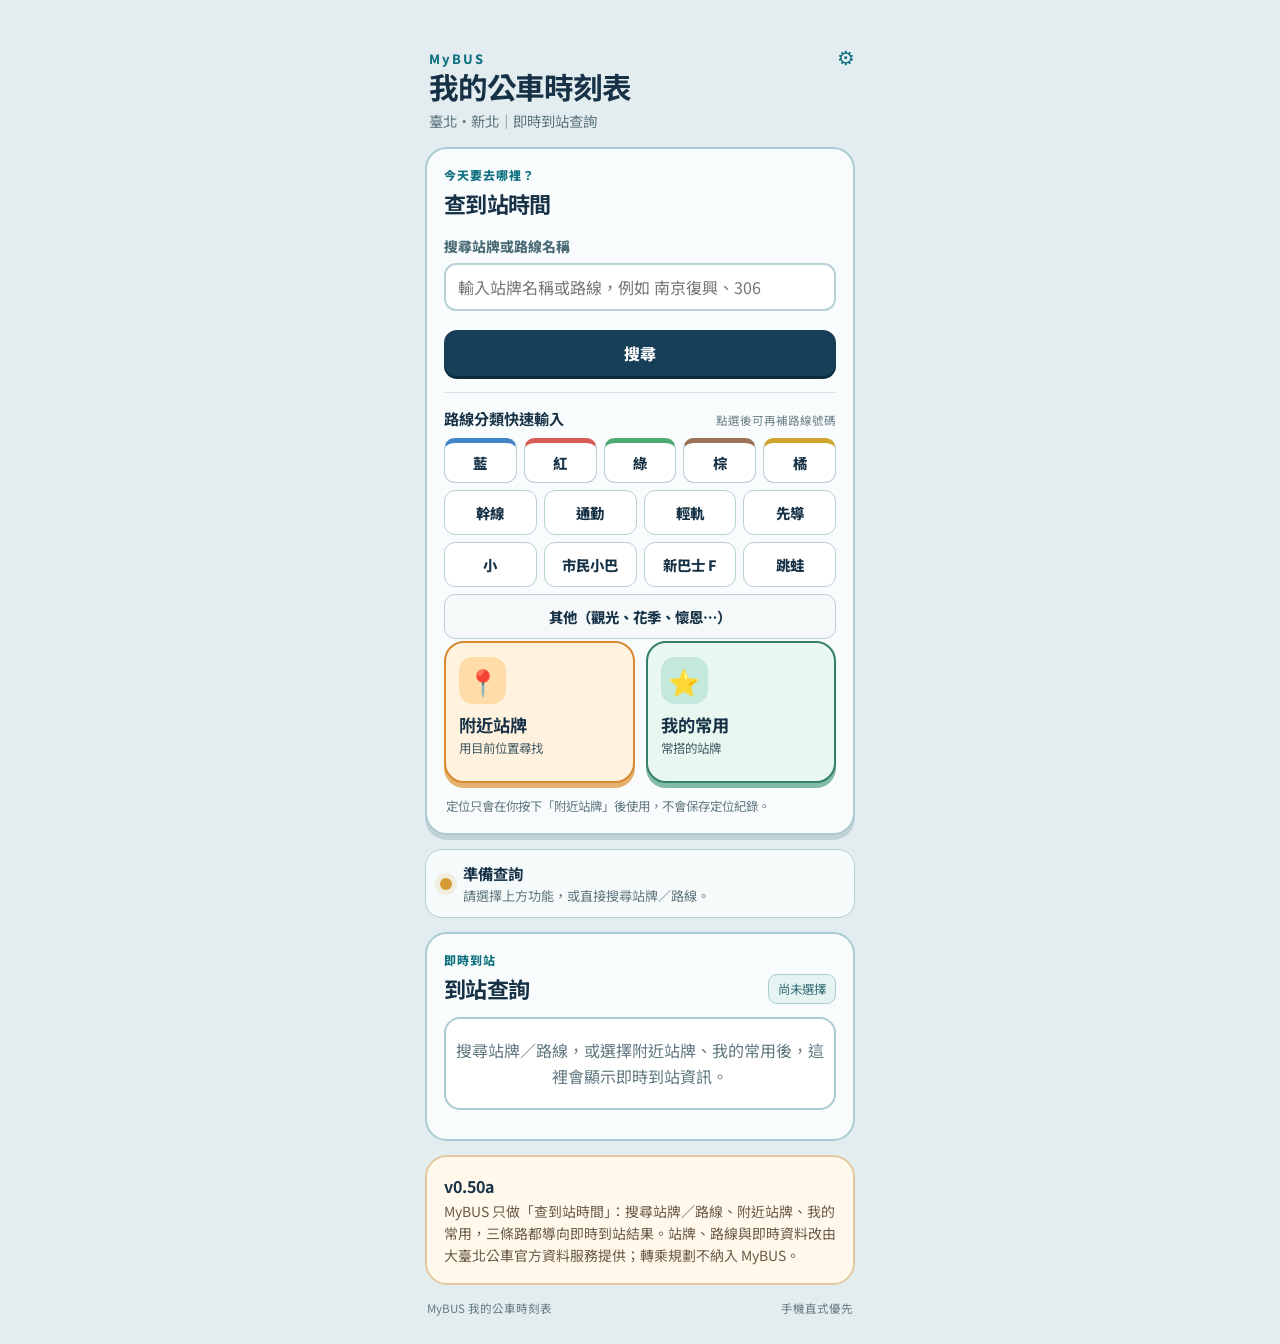
==== index.html @ 31dd142f "Add files via upload" ====
<!doctype html>
<html lang="zh-Hant-TW">
<head>
<meta charset="UTF-8" />
<meta name="viewport" content="width=device-width, initial-scale=1, viewport-fit=cover" />
<meta name="theme-color" content="#173f58" />
<meta name="description" content="MyBUS 我的公車時刻表｜雙北公車即時到站與常用站牌查詢" />
<title>MyBUS 我的公車時刻表</title>
<link rel="stylesheet" href="./styles_a.css" />
</head>
<body>
<main class="app-frame">

<header class="brand-header" style="position:relative;">
<p class="brand-mark">MyBUS</p>
<h1>我的公車時刻表</h1>
<p class="brand-subtitle">臺北・新北｜即時到站查詢</p>
<button id="settingsTopBtn" class="text-button" type="button" aria-label="設定與備份"
  style="position:absolute; top:0; right:0; font-size:20px; line-height:1;">⚙️</button>
</header>

<section class="home-card" aria-labelledby="homeTitle">
<div class="home-heading">
<p class="eyebrow">今天要去哪裡？</p>
<h2 id="homeTitle">查到站時間</h2>
</div>

<form id="searchForm" class="form-grid" style="margin-bottom:12px;" autocomplete="off">
<label for="searchInput" class="sr-only">搜尋站牌或路線名稱</label>
<input id="searchInput" type="search" placeholder="輸入站牌名稱或路線，例如 南京復興、306" />
<button id="searchBtn" class="primary-button full-button" type="submit">搜尋</button>
</form>
<div class="route-keyboard" aria-label="公車路線分類快速輸入">
<div class="keyboard-heading"><strong>路線分類快速輸入</strong><span>點選後可再補路線號碼</span></div>
<div id="routeCategoryGrid" class="route-category-grid">
<div class="route-category-row row-five">
<button class="route-key route-color blue" type="button" data-route-prefix="藍">藍</button>
<button class="route-key route-color red" type="button" data-route-prefix="紅">紅</button>
<button class="route-key route-color green" type="button" data-route-prefix="綠">綠</button>
<button class="route-key route-color brown" type="button" data-route-prefix="棕">棕</button>
<button class="route-key route-color yellow" type="button" data-route-prefix="橘">橘</button>
</div>
<div class="route-category-row row-four">
<button class="route-key" type="button" data-category="幹線">幹線</button>
<button class="route-key" type="button" data-category="通勤">通勤</button>
<button class="route-key" type="button" data-category="輕軌">輕軌</button>
<button class="route-key" type="button" data-category="先導">先導</button>
</div>
<div class="route-category-row row-four">
<button class="route-key" type="button" data-category="小">小</button>
<button class="route-key" type="button" data-category="市民小巴">市民小巴</button>
<button class="route-key" type="button" data-route-prefix="F">新巴士 F</button>
<button class="route-key" type="button" data-category="跳蛙">跳蛙</button>
</div>
<div class="route-category-row row-one">
<button class="route-key other" type="button" data-category="其他">其他（觀光、花季、懷恩⋯）</button>
</div>
</div>
<div id="categoryOptions" class="category-options" hidden></div>
</div>
<div id="searchResults" class="stack-list" hidden></div>

<div class="main-actions" aria-label="常用功能">
<button id="nearbyBtn" class="feature-button location" type="button">
<span class="feature-icon" aria-hidden="true">📍</span>
<strong>附近站牌</strong>
<small>用目前位置尋找</small>
</button>
<button id="stopsBtn" class="feature-button bus" type="button">
<span class="feature-icon" aria-hidden="true">⭐</span>
<strong>我的常用</strong>
<small>常搭的站牌</small>
</button>
</div>
<p class="privacy-note">定位只會在你按下「附近站牌」後使用，不會保存定位紀錄。</p>
</section>

<section id="statusCard" class="status-card" aria-live="polite">
<span id="statusDot" class="status-dot"></span>
<div>
<strong id="statusTitle">準備查詢</strong>
<p id="statusText">請選擇上方功能，或直接搜尋站牌／路線。</p>
</div>
</section>

<section id="nearbyPanel" class="content-panel" hidden aria-labelledby="nearbyTitle">
<div class="section-heading">
<div><p class="eyebrow">附近站牌</p><h2 id="nearbyTitle">找我附近的公車站</h2></div>
<button class="text-button" data-close-panel="nearbyPanel" type="button">關閉</button>
</div>
<p id="locationMessage" class="helper-text">按下按鈕後，瀏覽器才會詢問定位權限。</p>
<button id="retryLocationBtn" class="primary-button full-button" type="button">📍 取得目前位置</button>
<div id="nearbyList" class="stack-list"></div>
</section>

<section id="stopsPanel" class="content-panel" hidden aria-labelledby="stopsTitle">
<div class="section-heading">
<div><p class="eyebrow">我的常用</p><h2 id="stopsTitle">常搭的站牌</h2></div>
<button class="text-button" data-close-panel="stopsPanel" type="button">關閉</button>
</div>
<div id="stopList" class="stack-list"></div>
<button id="addStopBtn" class="secondary-button full-button" type="button">＋ 新增常用站牌</button>
</section>

<section id="settingsPanel" class="content-panel" hidden aria-labelledby="settingsTitle">
<div class="section-heading">
<div><p class="eyebrow">設定</p><h2 id="settingsTitle">設定與備份</h2></div>
<button class="text-button" data-close-panel="settingsPanel" type="button">關閉</button>
</div>
<div class="settings-menu">
<button id="manageStopsBtn" class="settings-link" type="button">
<span><strong>管理常用站牌</strong><small>新增、編輯、刪除與排序</small></span><b>›</b>
</button>
</div>
<div class="backup-box">
<strong>備份本機設定</strong>
<p>常用站牌只存在這支裝置，可手動備份成 JSON 檔，再存入 iCloud Drive。</p>
<div class="button-row">
<button id="backupBtn" class="secondary-button" type="button">備份設定</button>
<button id="restoreBtn" class="secondary-button" type="button">匯入設定</button>
<input id="restoreInput" type="file" accept="application/json,.json" hidden />
</div>
</div>
</section>

<section id="editorPanel" class="content-panel" hidden aria-labelledby="editorTitle">
<div class="section-heading">
<div><p class="eyebrow">編輯</p><h2 id="editorTitle">新增常用站牌</h2></div>
<button id="closeEditorBtn" class="text-button" type="button">關閉</button>
</div>
<form id="editorForm" class="form-grid">
<input id="editId" type="hidden" />
<label for="labelInput">按鈕名稱</label>
<input id="labelInput" required placeholder="例如：家附近" />
<label for="nameInput">站牌名稱</label>
<input id="nameInput" required placeholder="例如：民權吉林路口" />
<div id="routeEditor">
<div class="form-row-title">
<strong>常用路線與方向</strong>
<span>每條路線填兩個方向</span>
</div>
<div id="routeFields"></div>
<button id="addRouteBtn" class="secondary-button" type="button">＋ 新增一條路線</button>
</div>
<div class="form-actions">
<button class="primary-button" type="submit">儲存設定</button>
<button id="cancelEditorBtn" class="secondary-button" type="button">取消</button>
</div>
</form>
</section>

<section id="resultPanel" class="result-panel" aria-labelledby="resultTitle">
<div class="section-heading">
<div><p class="eyebrow">即時到站</p><h2 id="resultTitle">到站查詢</h2></div>
<span id="resultTag" class="tag">尚未選擇</span>
</div>
<div id="arrivalList" class="arrival-list">
<div class="empty">搜尋站牌／路線，或選擇附近站牌、我的常用後，這裡會顯示即時到站資訊。</div>
</div>
</section>

<section class="data-note">
<strong>v0.50a</strong>
<p>MyBUS 只做「查到站時間」：搜尋站牌／路線、附近站牌、我的常用，三條路都導向即時到站結果。站牌、路線與即時資料改由大臺北公車官方資料服務提供；轉乘規劃不納入 MyBUS。</p>
</section>

<footer>
<span>MyBUS 我的公車時刻表</span>
<span>手機直式優先</span>
</footer>
</main>
<script src="./app.js" defer></script>
</body>
</html>
---- styles_a.css ----
@import url('https://fonts.googleapis.com/css2?family=Noto+Sans+TC:wght@400;500;700;800&display=swap');

:root{
  font-family:"Noto Sans TC",system-ui,-apple-system,sans-serif;
  color:#173246;
  background:#e3edf0;
  font-synthesis:none;
}
*{box-sizing:border-box}
html{scroll-behavior:smooth}
body{
  margin:0;
  min-width:320px;
  background:#e3edf0;
}
button,input{font:inherit}
button{cursor:pointer}
[hidden]{display:none!important}

.app-frame{
  width:min(calc(100% - 20px),430px);
  min-height:100vh;
  margin:0 auto;
  padding:calc(16px + env(safe-area-inset-top)) 0 calc(28px + env(safe-area-inset-bottom));
}

.brand-header{
  padding:7px 4px 16px;
}
.brand-mark{
  margin:0 0 2px;
  color:#0f7180;
  font-size:.8rem;
  font-weight:800;
  letter-spacing:.16em;
}
.brand-header h1{
  margin:0;
  font-size:1.85rem;
  line-height:1.18;
  letter-spacing:-.04em;
}
.brand-subtitle{
  margin:5px 0 0;
  color:#5d747d;
  font-size:.9rem;
}

.home-card,
.content-panel,
.result-panel,
.data-note{
  border:2px solid #aacbd1;
  border-radius:22px;
  background:#f9fcfd;
}
.home-card{
  padding:17px;
  box-shadow:0 5px 0 #bfd3d7;
}
.home-heading{margin-bottom:13px}
.eyebrow{
  margin:0 0 4px;
  color:#0f7180;
  font-size:.75rem;
  font-weight:800;
  letter-spacing:.08em;
}
h2{
  margin:0;
  font-size:1.38rem;
  letter-spacing:-.03em;
}

.main-actions{
  display:grid;
  grid-template-columns:1fr 1fr;
  gap:11px;
}
.feature-button{
  display:flex;
  flex-direction:column;
  justify-content:flex-start;
  align-items:flex-start;
  min-width:0;
  min-height:142px;
  padding:14px 13px 12px;
  border:2.5px solid;
  border-radius:20px;
  text-align:left;
  color:#173246;
  box-shadow:0 5px 0;
}
.feature-button:active,.primary-button:active{
  transform:translateY(2px);
  box-shadow:none;
}
.feature-icon{
  display:grid;
  place-items:center;
  width:47px;
  height:47px;
  margin-bottom:10px;
  border-radius:14px;
  font-size:1.6rem;
}
.feature-button strong{
  display:block;
  font-size:1.08rem;
  line-height:1.3;
}
.feature-button small{
  display:block;
  margin-top:4px;
  color:#405b64;
  font-size:.78rem;
  line-height:1.35;
  white-space:nowrap;
}
.feature-button.location{
  border-color:#d88a32;
  background:#fff2df;
  box-shadow:0 5px 0 #e4b16f;
}
.feature-button.location .feature-icon{background:#ffdca8}
.feature-button.bus{
  border-color:#34806b;
  background:#e9f7f1;
  box-shadow:0 5px 0 #83bbaa;
}
.feature-button.bus .feature-icon{background:#c4e9dc}
.feature-button.metro{
  border-color:#73569c;
  background:#f1eafb;
  box-shadow:0 5px 0 #b29dcf;
}
.feature-button.metro .feature-icon{background:#ddcff2}
.feature-button.settings{
  border-color:#557381;
  background:#edf4f6;
  box-shadow:0 5px 0 #9eb5be;
}
.feature-button.settings .feature-icon{background:#d4e2e7}

.privacy-note{
  margin:14px 2px 0;
  color:#607780;
  font-size:.78rem;
  line-height:1.55;
}

.route-keyboard{
  margin:16px 0 2px;
  padding-top:14px;
  border-top:1px solid #d5e3e5;
}
.keyboard-heading{
  display:flex;
  align-items:baseline;
  justify-content:space-between;
  gap:10px;
  margin-bottom:9px;
}
.keyboard-heading strong{font-size:.95rem}
.keyboard-heading span{color:#6a8086;font-size:.72rem}
.route-category-grid{
  display:grid;
  gap:7px;
}
.route-category-row{
  display:grid;
  gap:7px;
}
.route-category-row.row-five{grid-template-columns:repeat(5,minmax(0,1fr))}
.route-category-row.row-four{grid-template-columns:repeat(4,minmax(0,1fr))}
.route-category-row.row-one{grid-template-columns:1fr}
.category-options{
  margin-top:8px;
  padding:10px;
  border:1px solid #c7dadd;
  border-radius:12px;
  background:#f5faf9;
}
.category-options-title{
  display:block;
  margin-bottom:8px;
  color:#245e6a;
  font-size:.84rem;
  font-weight:800;
}
.category-option-grid{
  display:grid;
  gap:7px;
  grid-template-columns:repeat(2,minmax(0,1fr));
}
.category-option{
  min-height:42px;
  padding:6px 8px;
  border:1px solid #b8d0d4;
  border-radius:9px;
  background:#fff;
  color:#173246;
  font-weight:700;
}
.route-key{
  min-width:0;
  min-height:45px;
  padding:5px 2px;
  border:1.5px solid #b8d0d4;
  border-radius:11px;
  background:#fff;
  color:#173246;
  font-size:.9rem;
  font-weight:800;
  white-space:nowrap;
}
.route-key:active,.route-key.selected{
  border-color:#0f7180;
  background:#e7f5f4;
  color:#0b6570;
  transform:translateY(1px);
}
.route-key.route-color{border-top:5px solid var(--route-color)}
.route-key.red{--route-color:#d85b55}.route-key.blue{--route-color:#4386c7}
.route-key.green{--route-color:#4eaa70}.route-key.brown{--route-color:#9b7357}
.route-key.yellow{--route-color:#d0a52e}
.route-key.other{background:#f5f9fa}
.route-key.other-wide{grid-column:span 3}

.status-card{
  display:flex;
  align-items:center;
  gap:11px;
  min-height:62px;
  margin-top:14px;
  padding:12px 14px;
  border:1.5px solid #b6cdd2;
  border-radius:17px;
  background:#f5fafb;
}
.status-dot{
  flex:0 0 auto;
  width:12px;
  height:12px;
  border-radius:50%;
  background:#d69b37;
  box-shadow:0 0 0 5px #d69b3724;
}
.status-dot.live,.status-dot.success{
  background:#1d9467;
  box-shadow:0 0 0 5px #1d946728;
}
.status-dot.error{
  background:#c55b4b;
  box-shadow:0 0 0 5px #c55b4b28;
}
.status-card strong{display:block;font-size:.96rem}
.status-card p{
  margin:2px 0 0;
  color:#61777f;
  font-size:.82rem;
}

.content-panel,.result-panel,.data-note{
  margin-top:14px;
  padding:17px;
}
.section-heading{
  display:flex;
  align-items:end;
  justify-content:space-between;
  gap:12px;
  margin-bottom:13px;
}
.text-button{
  padding:5px 0;
  border:0;
  color:#0f7180;
  background:transparent;
  font-weight:800;
}
.helper-text,.data-note p,.backup-box p{
  margin:0;
  color:#54707a;
  font-size:.87rem;
  line-height:1.55;
}
.primary-button,.secondary-button{
  min-height:46px;
  padding:9px 14px;
  border-radius:13px;
  font-weight:800;
}
.primary-button{
  border:2px solid #173f58;
  color:#fff;
  background:#173f58;
  box-shadow:0 3px 0 #0c2c3e;
}
.secondary-button{
  border:2px solid #0f7180;
  color:#0b5d6a;
  background:#effafa;
}
.full-button{
  width:100%;
  margin-top:12px;
}

.settings-menu{
  display:grid;
  gap:9px;
}
.settings-link{
  display:flex;
  align-items:center;
  justify-content:space-between;
  gap:10px;
  width:100%;
  padding:13px 14px;
  border:2px solid #bfd4d8;
  border-radius:15px;
  background:#fff;
  color:#173246;
  text-align:left;
}
.settings-link strong{display:block;font-size:1rem}
.settings-link small{
  display:block;
  margin-top:3px;
  color:#647b82;
  font-size:.78rem;
}
.settings-link b{
  color:#0f7180;
  font-size:1.8rem;
  line-height:1;
}
.backup-box{
  margin-top:13px;
  padding-top:13px;
  border-top:1px solid #d5e3e5;
}
.backup-box>strong{display:block;margin-bottom:4px}

.stack-list{
  display:grid;
  gap:9px;
}
.list-row{
  display:flex;
  align-items:center;
  gap:10px;
  padding:12px;
  border:2px solid #b8d2d5;
  border-radius:15px;
  background:#fff;
}
.list-main{min-width:0;flex:1}
.list-main strong{display:block;font-size:1rem}
.list-main small{
  display:block;
  margin-top:3px;
  color:#607780;
  font-size:.8rem;
}
.row-actions{
  display:flex;
  flex-wrap:wrap;
  justify-content:flex-end;
  gap:4px;
}
.mini-button{
  min-width:42px;
  min-height:40px;
  padding:5px 7px;
  border:2px solid #b8d2d5;
  border-radius:10px;
  color:#145f6c;
  background:#f5fbfb;
  font-weight:800;
}
.mini-button.delete{
  color:#a24d42;
  border-color:#e1b5ad;
}
.empty{
  padding:19px 9px;
  color:#617880;
  text-align:center;
  line-height:1.6;
}
.tag{
  padding:5px 9px;
  border:1px solid #a9cdd0;
  border-radius:9px;
  color:#356d75;
  background:#e5f4f3;
  font-size:.78rem;
  white-space:nowrap;
}

.form-grid{display:grid;gap:7px}
.form-grid label{
  margin-top:4px;
  color:#496a75;
  font-size:.87rem;
  font-weight:800;
}
.form-grid input{
  width:100%;
  min-height:46px;
  padding:10px 12px;
  border:2px solid #b8d2d5;
  border-radius:12px;
  color:#173246;
  background:#fff;
  font-size:1rem;
}
.form-row-title{
  display:flex;
  justify-content:space-between;
  gap:10px;
  margin:10px 0 4px;
}
.form-row-title span{
  color:#6b8188;
  font-size:.75rem;
}
.route-field{
  display:grid;
  grid-template-columns:.7fr 1fr 1fr auto;
  gap:6px;
  align-items:end;
  padding:10px;
  margin-top:8px;
  border:2px solid #d0e0e1;
  border-radius:14px;
  background:#fff;
}
.route-field label{margin:0;font-size:.72rem}
.route-field input{
  min-height:42px;
  padding:7px 8px;
  font-size:.9rem;
}
.route-field button{
  min-height:42px;
  padding:4px;
  border:0;
  color:#a24d42;
  background:transparent;
  font-weight:800;
}
.form-actions,.button-row{
  display:flex;
  flex-wrap:wrap;
  gap:8px;
  margin-top:9px;
}

.arrival-list{
  overflow:hidden;
  border:2px solid #aacbd1;
  border-radius:16px;
  background:#fff;
}
.arrival-row{
  display:grid;
  grid-template-columns:58px 1fr auto;
  align-items:center;
  gap:10px;
  min-height:86px;
  padding:13px;
  border-bottom:1px solid #d8e5e6;
}
.arrival-row:last-child{border-bottom:0}
.route-number{
  color:#173f58;
  font-size:1.2rem;
  font-weight:800;
}
.arrival-row strong{font-size:.97rem}
.route-destination{
  margin-top:3px;
  color:#607780;
  font-size:.8rem;
}
.arrival-time{
  text-align:right;
  white-space:nowrap;
}
.arrival-time strong{
  display:block;
  color:#b85d28;
  font-size:1.22rem;
}
.arrival-time small{
  color:#70858b;
  font-size:.72rem;
}
.data-note{
  border-color:#e3c89f;
  background:#fff8eb;
}
.data-note strong{
  display:block;
  margin-bottom:3px;
}
.data-note p{color:#6b5a48}
footer{
  display:flex;
  justify-content:space-between;
  gap:10px;
  margin-top:15px;
  padding:0 2px;
  color:#647b82;
  font-size:.72rem;
}

@media(max-width:370px){
  .app-frame{width:calc(100% - 14px)}
  .home-card{padding:14px}
  .main-actions{gap:8px}
  .feature-button{min-height:137px;padding:12px 10px}
  .feature-button strong{font-size:1rem}
  .feature-button small{font-size:.72rem}
  .route-field{grid-template-columns:1fr 1fr}
  .route-field>div:first-child{grid-column:1/-1}
  .route-field button{text-align:right}
  .route-category-grid,.route-category-row{gap:5px}
  .route-key{font-size:.78rem;min-height:43px}
  .keyboard-heading span{font-size:.66rem}
}
@media(min-width:600px){
  .app-frame{padding-top:42px}
}
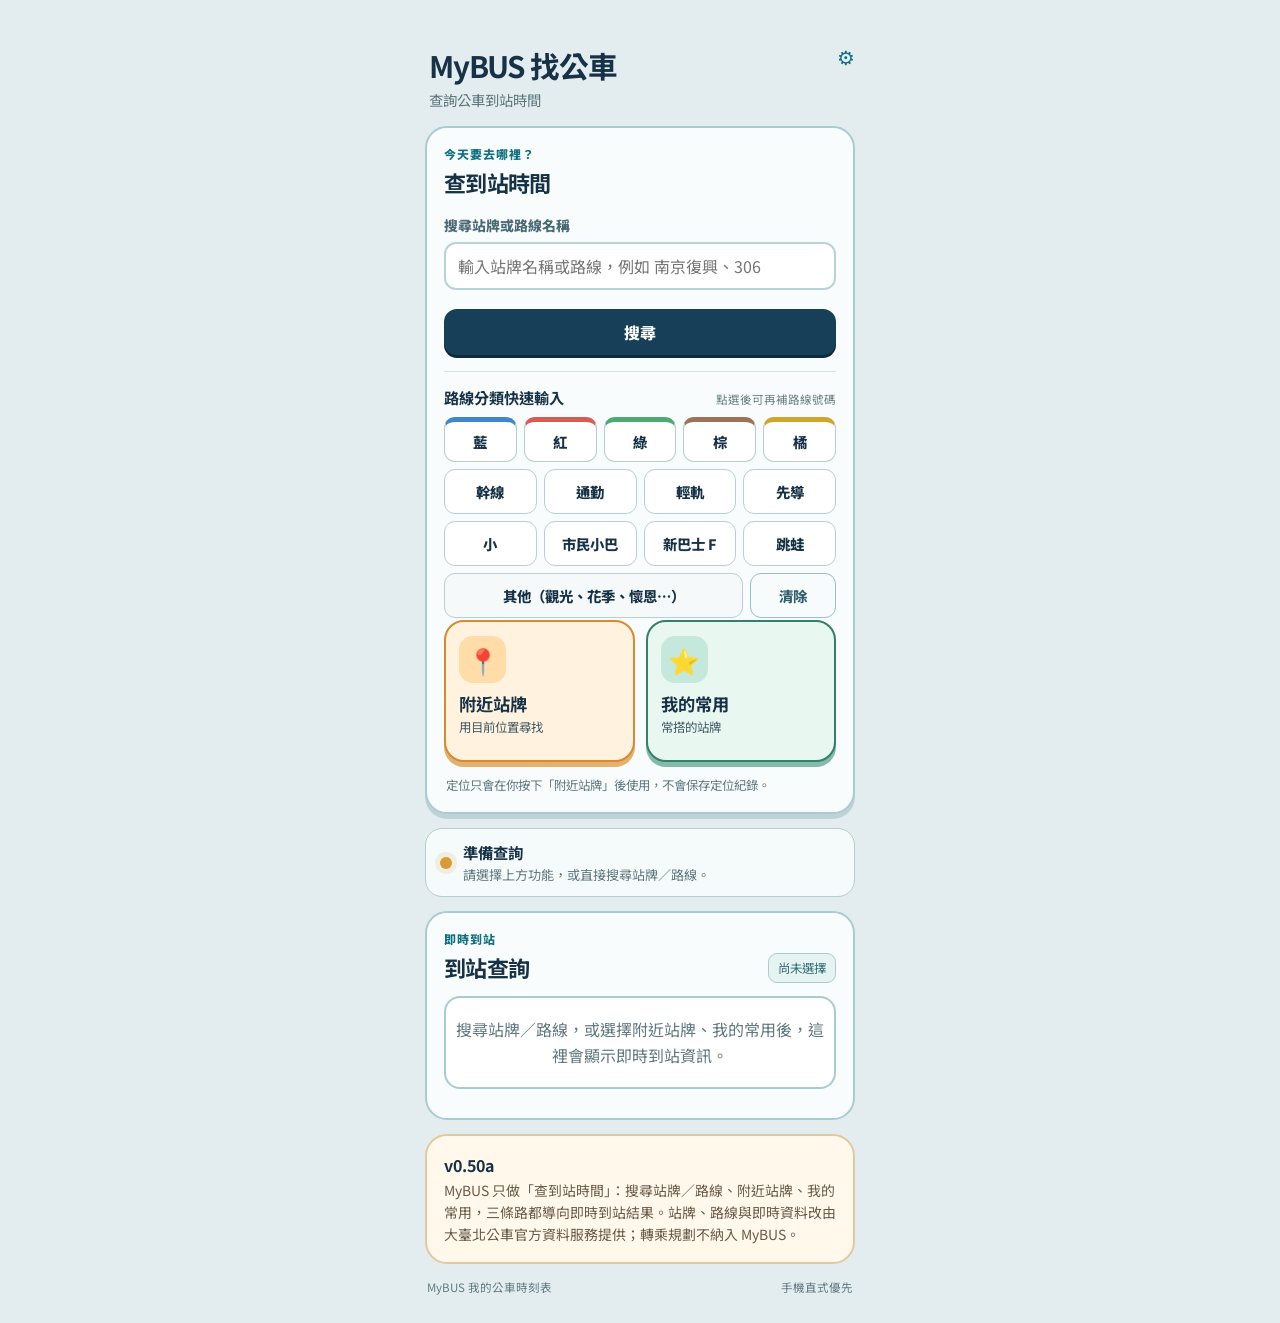
==== commit 8cf793c0: "Add files via upload" ====
--- a/index.html
+++ b/index.html
@@ -12,9 +12,8 @@
 <main class="app-frame">
 
 <header class="brand-header" style="position:relative;">
-<p class="brand-mark">MyBUS</p>
-<h1>我的公車時刻表</h1>
-<p class="brand-subtitle">臺北・新北｜即時到站查詢</p>
+<h1>MyBUS 找公車</h1>
+<p class="brand-subtitle">查詢公車到站時間</p>
 <button id="settingsTopBtn" class="text-button" type="button" aria-label="設定與備份"
   style="position:absolute; top:0; right:0; font-size:20px; line-height:1;">⚙️</button>
 </header>
@@ -52,8 +51,9 @@
 <button class="route-key" type="button" data-route-prefix="F">新巴士 F</button>
 <button class="route-key" type="button" data-category="跳蛙">跳蛙</button>
 </div>
-<div class="route-category-row row-one">
+<div class="route-category-row row-other-actions">
 <button class="route-key other" type="button" data-category="其他">其他（觀光、花季、懷恩⋯）</button>
+<button id="clearRouteFilterBtn" class="route-key clear" type="button">清除</button>
 </div>
 </div>
 <div id="categoryOptions" class="category-options" hidden></div>
--- a/styles_a.css
+++ b/styles_a.css
@@ -174,6 +174,8 @@
 .route-category-row.row-five{grid-template-columns:repeat(5,minmax(0,1fr))}
 .route-category-row.row-four{grid-template-columns:repeat(4,minmax(0,1fr))}
 .route-category-row.row-one{grid-template-columns:1fr}
+.route-category-row.row-other-actions{grid-template-columns:minmax(0,1fr) 86px}
+.route-key.clear{color:#315f6d;background:#f7fbfc;border-color:#9bbfc7}
 .category-options{
   margin-top:8px;
   padding:10px;
@@ -499,6 +501,14 @@
   color:#70858b;
   font-size:.72rem;
 }
+.route-header-row{background:#edf8fa;border-color:#81b9c3}
+.timeline-heading{font-weight:800;color:#173f58;margin:16px 4px 8px}
+.route-timeline{position:relative;padding-left:14px}
+.route-timeline::before{content:"";position:absolute;left:29px;top:10px;bottom:10px;width:3px;background:#b7d8dc;border-radius:3px}
+.timeline-stop{position:relative;display:flex;align-items:center;gap:10px;padding-left:8px;z-index:1}
+.timeline-node{flex:0 0 32px;height:32px;border-radius:50%;display:grid;place-items:center;background:#e4f5f7;color:#17657a;font-weight:800;border:2px solid #fff;box-shadow:0 0 0 1px #a9ced3}
+.timeline-stop .list-main{flex:1;min-width:0}
+.timeline-stop .list-main strong{display:block;white-space:normal}
 .data-note{
   border-color:#e3c89f;
   background:#fff8eb;
@@ -529,6 +539,7 @@
   .route-field>div:first-child{grid-column:1/-1}
   .route-field button{text-align:right}
   .route-category-grid,.route-category-row{gap:5px}
+  .route-category-row.row-other-actions{grid-template-columns:minmax(0,1fr) 76px}
   .route-key{font-size:.78rem;min-height:43px}
   .keyboard-heading span{font-size:.66rem}
 }
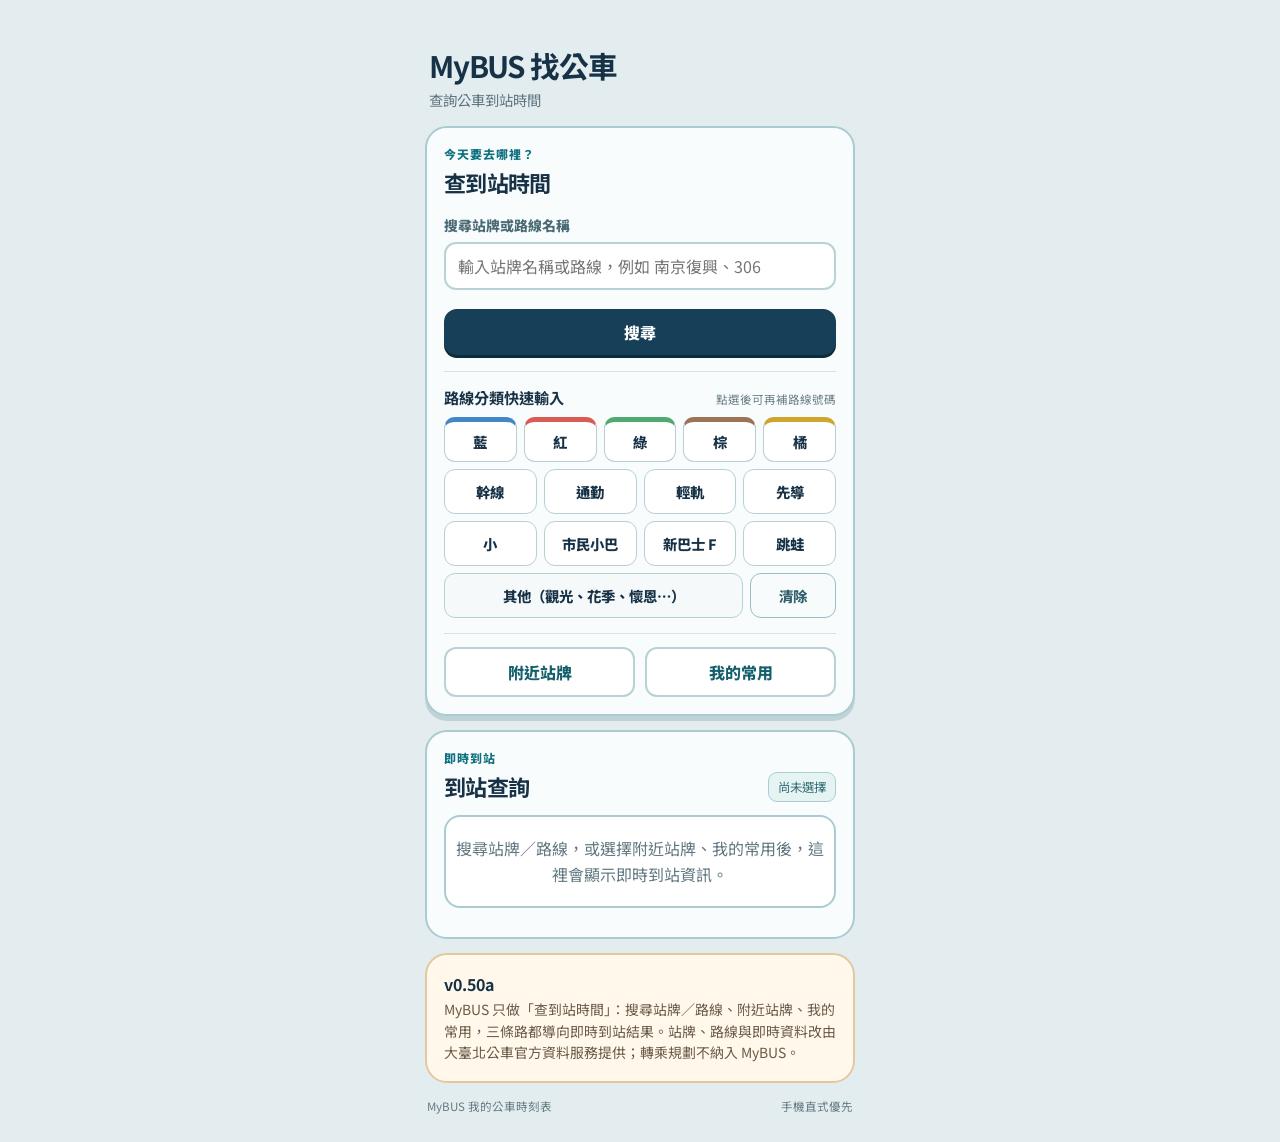
==== commit d8aed943: "Add files via upload" ====
--- a/index.html
+++ b/index.html
@@ -14,8 +14,6 @@
 <header class="brand-header" style="position:relative;">
 <h1>MyBUS 找公車</h1>
 <p class="brand-subtitle">查詢公車到站時間</p>
-<button id="settingsTopBtn" class="text-button" type="button" aria-label="設定與備份"
-  style="position:absolute; top:0; right:0; font-size:20px; line-height:1;">⚙️</button>
 </header>
 
 <section class="home-card" aria-labelledby="homeTitle">
@@ -60,93 +58,10 @@
 </div>
 <div id="searchResults" class="stack-list" hidden></div>
 
-<div class="main-actions" aria-label="常用功能">
-<button id="nearbyBtn" class="feature-button location" type="button">
-<span class="feature-icon" aria-hidden="true">📍</span>
-<strong>附近站牌</strong>
-<small>用目前位置尋找</small>
-</button>
-<button id="stopsBtn" class="feature-button bus" type="button">
-<span class="feature-icon" aria-hidden="true">⭐</span>
-<strong>我的常用</strong>
-<small>常搭的站牌</small>
-</button>
-</div>
-<p class="privacy-note">定位只會在你按下「附近站牌」後使用，不會保存定位紀錄。</p>
-</section>
-
-<section id="statusCard" class="status-card" aria-live="polite">
-<span id="statusDot" class="status-dot"></span>
-<div>
-<strong id="statusTitle">準備查詢</strong>
-<p id="statusText">請選擇上方功能，或直接搜尋站牌／路線。</p>
-</div>
-</section>
-
-<section id="nearbyPanel" class="content-panel" hidden aria-labelledby="nearbyTitle">
-<div class="section-heading">
-<div><p class="eyebrow">附近站牌</p><h2 id="nearbyTitle">找我附近的公車站</h2></div>
-<button class="text-button" data-close-panel="nearbyPanel" type="button">關閉</button>
-</div>
-<p id="locationMessage" class="helper-text">按下按鈕後，瀏覽器才會詢問定位權限。</p>
-<button id="retryLocationBtn" class="primary-button full-button" type="button">📍 取得目前位置</button>
-<div id="nearbyList" class="stack-list"></div>
-</section>
-
-<section id="stopsPanel" class="content-panel" hidden aria-labelledby="stopsTitle">
-<div class="section-heading">
-<div><p class="eyebrow">我的常用</p><h2 id="stopsTitle">常搭的站牌</h2></div>
-<button class="text-button" data-close-panel="stopsPanel" type="button">關閉</button>
-</div>
-<div id="stopList" class="stack-list"></div>
-<button id="addStopBtn" class="secondary-button full-button" type="button">＋ 新增常用站牌</button>
-</section>
-
-<section id="settingsPanel" class="content-panel" hidden aria-labelledby="settingsTitle">
-<div class="section-heading">
-<div><p class="eyebrow">設定</p><h2 id="settingsTitle">設定與備份</h2></div>
-<button class="text-button" data-close-panel="settingsPanel" type="button">關閉</button>
-</div>
-<div class="settings-menu">
-<button id="manageStopsBtn" class="settings-link" type="button">
-<span><strong>管理常用站牌</strong><small>新增、編輯、刪除與排序</small></span><b>›</b>
-</button>
-</div>
-<div class="backup-box">
-<strong>備份本機設定</strong>
-<p>常用站牌只存在這支裝置，可手動備份成 JSON 檔，再存入 iCloud Drive。</p>
-<div class="button-row">
-<button id="backupBtn" class="secondary-button" type="button">備份設定</button>
-<button id="restoreBtn" class="secondary-button" type="button">匯入設定</button>
-<input id="restoreInput" type="file" accept="application/json,.json" hidden />
-</div>
-</div>
-</section>
-
-<section id="editorPanel" class="content-panel" hidden aria-labelledby="editorTitle">
-<div class="section-heading">
-<div><p class="eyebrow">編輯</p><h2 id="editorTitle">新增常用站牌</h2></div>
-<button id="closeEditorBtn" class="text-button" type="button">關閉</button>
-</div>
-<form id="editorForm" class="form-grid">
-<input id="editId" type="hidden" />
-<label for="labelInput">按鈕名稱</label>
-<input id="labelInput" required placeholder="例如：家附近" />
-<label for="nameInput">站牌名稱</label>
-<input id="nameInput" required placeholder="例如：民權吉林路口" />
-<div id="routeEditor">
-<div class="form-row-title">
-<strong>常用路線與方向</strong>
-<span>每條路線填兩個方向</span>
-</div>
-<div id="routeFields"></div>
-<button id="addRouteBtn" class="secondary-button" type="button">＋ 新增一條路線</button>
-</div>
-<div class="form-actions">
-<button class="primary-button" type="submit">儲存設定</button>
-<button id="cancelEditorBtn" class="secondary-button" type="button">取消</button>
-</div>
-</form>
+<nav class="home-links" aria-label="其他公車功能">
+<a href="./nearby.html">附近站牌</a>
+<a href="./favorites.html">我的常用</a>
+</nav>
 </section>
 
 <section id="resultPanel" class="result-panel" aria-labelledby="resultTitle">
--- a/styles_a.css
+++ b/styles_a.css
@@ -45,6 +45,11 @@
   color:#5d747d;
   font-size:.9rem;
 }
+.page-header{padding-bottom:14px}
+.back-link{display:inline-block;margin-bottom:12px;color:#145f6c;font-weight:800;text-decoration:none}
+.page-panel{margin-bottom:14px}
+.page-panel .section-heading{margin-bottom:12px}
+footer a{color:#145f6c;text-decoration:none;font-weight:700}
 
 .home-card,
 .content-panel,
@@ -77,6 +82,8 @@
   grid-template-columns:1fr 1fr;
   gap:11px;
 }
+.home-links{display:flex;gap:10px;margin-top:15px;padding-top:13px;border-top:1px solid #d5e3e5}
+.home-links a{flex:1;padding:11px 10px;border:2px solid #b8d2d5;border-radius:12px;background:#fff;color:#145f6c;text-align:center;font-weight:800;text-decoration:none}
 .feature-button{
   display:flex;
   flex-direction:column;
@@ -501,11 +508,24 @@
   color:#70858b;
   font-size:.72rem;
 }
-.route-header-row{background:#edf8fa;border-color:#81b9c3}
+.route-result-shell{margin-top:8px;border:0;background:transparent}
+.route-primary-card{display:flex;align-items:center;justify-content:space-between;gap:12px;padding:17px 16px;border-radius:18px;background:#173f58;color:#fff;box-shadow:0 4px 0 #bfd3d7}
+.route-primary-card strong{display:block;font-size:1.55rem;line-height:1.15}
+.route-primary-card small{display:block;margin-top:6px;color:#d7e7eb;font-size:.8rem}
+.route-primary-label{display:block;margin-bottom:5px;color:#a9dbe0;font-size:.72rem;font-weight:700}
+.route-back-button{border:1px solid #b8dce1;border-radius:11px;background:#f7fcfd;color:#173f58;padding:8px 12px;font-weight:800;white-space:nowrap}
+.direction-section{margin-top:15px;padding:0 4px}
+.direction-section-heading{margin:0 0 4px;color:#173f58;font-size:.9rem;font-weight:800}
+.direction-list{border-top:2px solid #b6d1d5}
+.direction-row{display:flex;align-items:center;justify-content:space-between;gap:12px;padding:14px 4px;border-bottom:1px solid #c8dcdf}
+.direction-main{min-width:0}
+.direction-main strong{display:block;color:#173f58;font-size:1rem}
+.direction-main small{display:block;margin-top:4px;color:#6b7f84;font-size:.78rem;white-space:normal}
+.direction-button{border:0;border-radius:10px;background:#e6f4f5;color:#17657a;padding:9px 10px;font-weight:800;white-space:nowrap}
 .timeline-heading{font-weight:800;color:#173f58;margin:16px 4px 8px}
-.route-timeline{position:relative;padding-left:14px}
+.route-timeline{position:relative;width:100%;padding-left:14px}
 .route-timeline::before{content:"";position:absolute;left:29px;top:10px;bottom:10px;width:3px;background:#b7d8dc;border-radius:3px}
-.timeline-stop{position:relative;display:flex;align-items:center;gap:10px;padding-left:8px;z-index:1}
+.timeline-stop{position:relative;display:grid;width:100%;grid-template-columns:34px minmax(0,1fr) auto;align-items:center;gap:10px;padding-left:8px;text-align:left;z-index:1}
 .timeline-node{flex:0 0 32px;height:32px;border-radius:50%;display:grid;place-items:center;background:#e4f5f7;color:#17657a;font-weight:800;border:2px solid #fff;box-shadow:0 0 0 1px #a9ced3}
 .timeline-stop .list-main{flex:1;min-width:0}
 .timeline-stop .list-main strong{display:block;white-space:normal}
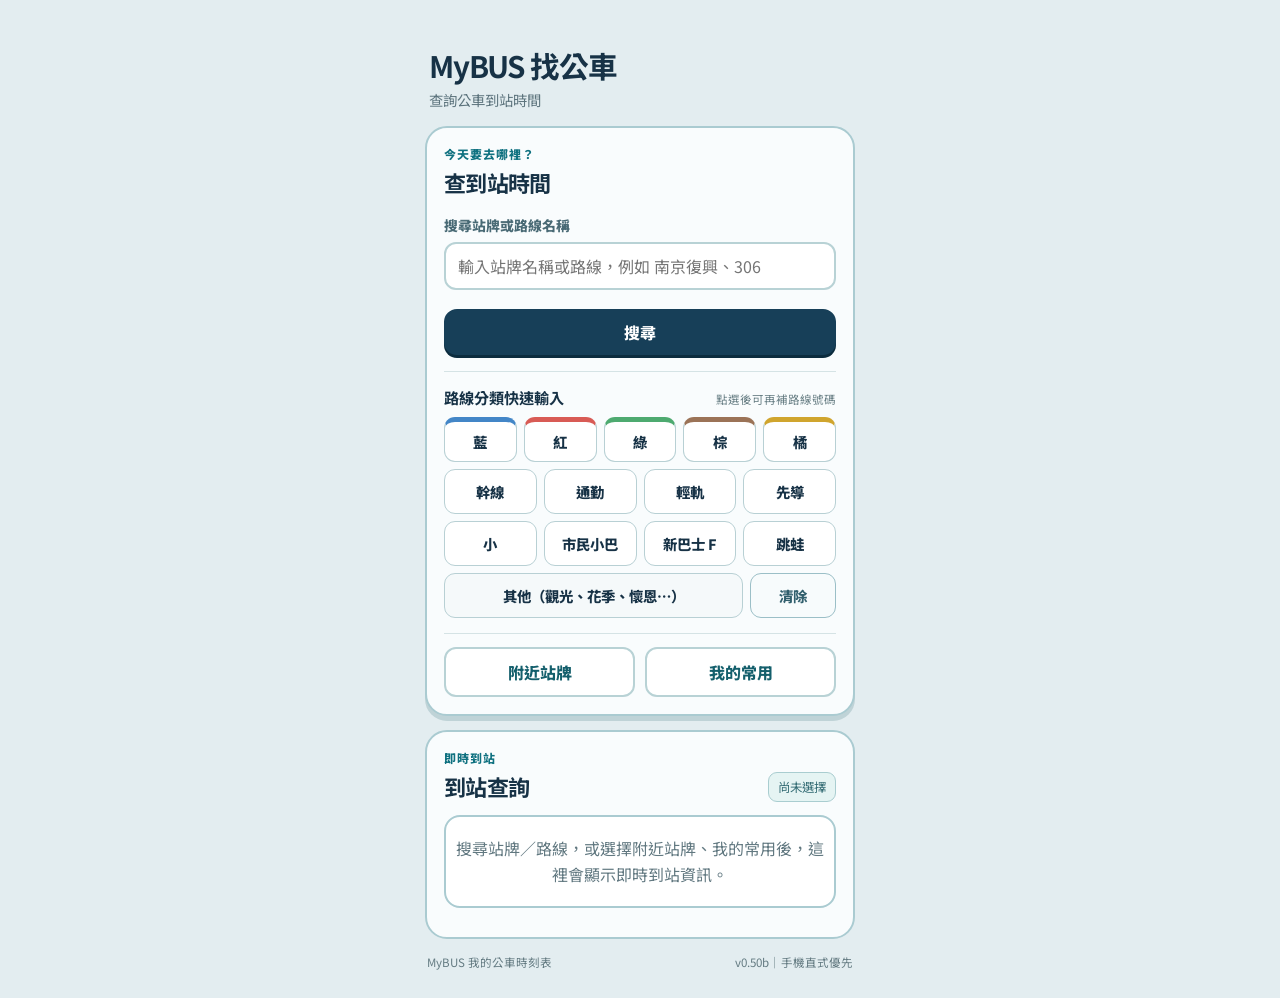
==== commit 5cbe5cd6: "Add files via upload" ====
--- a/index.html
+++ b/index.html
@@ -74,14 +74,9 @@
 </div>
 </section>
 
-<section class="data-note">
-<strong>v0.50a</strong>
-<p>MyBUS 只做「查到站時間」：搜尋站牌／路線、附近站牌、我的常用，三條路都導向即時到站結果。站牌、路線與即時資料改由大臺北公車官方資料服務提供；轉乘規劃不納入 MyBUS。</p>
-</section>
-
 <footer>
 <span>MyBUS 我的公車時刻表</span>
-<span>手機直式優先</span>
+<span>v0.50b｜手機直式優先</span>
 </footer>
 </main>
 <script src="./app.js" defer></script>
--- a/styles_a.css
+++ b/styles_a.css
@@ -522,13 +522,35 @@
 .direction-main strong{display:block;color:#173f58;font-size:1rem}
 .direction-main small{display:block;margin-top:4px;color:#6b7f84;font-size:.78rem;white-space:normal}
 .direction-button{border:0;border-radius:10px;background:#e6f4f5;color:#17657a;padding:9px 10px;font-weight:800;white-space:nowrap}
+.direction-tabs{display:flex;gap:7px;overflow-x:auto;margin-top:14px;padding-bottom:2px}
+.direction-tab{flex:0 0 auto;border:2px solid #b8d2d5;border-radius:11px;background:#fff;color:#315f6d;padding:9px 12px;font-size:.82rem;font-weight:800;white-space:nowrap}
+.direction-tab.selected{border-color:#17657a;background:#e4f5f7;color:#145f6c}
 .timeline-heading{font-weight:800;color:#173f58;margin:16px 4px 8px}
-.route-timeline{position:relative;width:100%;padding-left:14px}
-.route-timeline::before{content:"";position:absolute;left:29px;top:10px;bottom:10px;width:3px;background:#b7d8dc;border-radius:3px}
-.timeline-stop{position:relative;display:grid;width:100%;grid-template-columns:34px minmax(0,1fr) auto;align-items:center;gap:10px;padding-left:8px;text-align:left;z-index:1}
-.timeline-node{flex:0 0 32px;height:32px;border-radius:50%;display:grid;place-items:center;background:#e4f5f7;color:#17657a;font-weight:800;border:2px solid #fff;box-shadow:0 0 0 1px #a9ced3}
-.timeline-stop .list-main{flex:1;min-width:0}
-.timeline-stop .list-main strong{display:block;white-space:normal}
+.route-directions{display:grid;gap:18px;margin-top:16px}
+.route-direction-block{overflow:hidden;border:2px solid #b8d2d5;border-radius:16px;background:#fff}
+.route-direction-heading{display:flex;align-items:center;justify-content:space-between;gap:10px;padding:15px 16px;background:#eaf6f7;border-bottom:2px solid #c5dfe1}
+.route-direction-kicker{display:block;color:#17657a;font-size:.72rem;font-weight:800}
+.route-direction-heading h3{margin:2px 0 3px;color:#173f58;font-size:1.15rem}
+.route-direction-heading small{display:block;color:#607780;font-size:.78rem}
+.live-badge{flex:0 0 auto;padding:6px 8px;border-radius:9px;background:#d5f0e7;color:#166d5f;font-size:.72rem;font-weight:800;white-space:nowrap}
+.route-stop-list{display:grid}
+.route-stop-row{display:grid;width:100%;grid-template-columns:35px minmax(0,1fr) minmax(0,auto) auto;align-items:center;gap:10px;padding:13px 14px;border:0;border-bottom:1px solid #d8e5e6;background:#fff;color:#173246;text-align:left;cursor:pointer}
+.route-stop-row:last-child{border-bottom:0}
+.route-stop-row:hover,.route-stop-row:focus-visible{background:#f1fafb}
+.stop-sequence{display:grid;place-items:center;width:29px;height:29px;border:1px solid #a9ced3;border-radius:50%;background:#eef8f8;color:#17657a;font-size:.8rem;font-weight:800}
+.route-stop-name{min-width:0;font-weight:800;line-height:1.35;overflow-wrap:anywhere}
+.route-stop-meta{color:#17657a;font-size:.74rem;white-space:nowrap}
+.route-live-note{margin:12px 4px 0;color:#6b7f84;font-size:.76rem;line-height:1.5}
+.stop-arrival-status{color:#b85d28;font-size:1rem;font-weight:800;text-align:right;white-space:nowrap}
+.action-sheet-backdrop{position:fixed;inset:0;z-index:50;display:flex;align-items:flex-end;background:rgba(17,35,43,.52)}
+.action-sheet{position:relative;width:min(100%,620px);margin:0 auto;padding:27px 24px 34px;border-radius:28px 28px 0 0;background:#f7f9fc;box-shadow:0 -8px 28px rgba(23,63,88,.18)}
+.action-sheet h2{margin:4px 42px 2px 0;color:#173f58;font-size:1.45rem}
+.sheet-subtitle{margin:0 0 17px;color:#687d84}
+.sheet-close{position:absolute;top:17px;right:19px;border:0;background:transparent;color:#5d7780;font-size:2rem;line-height:1;cursor:pointer}
+.sheet-action{display:flex;align-items:center;gap:15px;width:100%;margin-top:10px;padding:15px 13px;border:1px solid #c1d9dd;border-radius:15px;background:#fff;color:#173f58;font-size:1rem;font-weight:800;text-align:left;cursor:pointer}
+.sheet-action:active{background:#e9f5f6}
+.sheet-action.sheet-primary{border-color:#17657a;background:#e5f5f6;color:#17657a}
+.sheet-icon{display:grid;place-items:center;width:28px;height:28px;color:#176e96;font-size:1.55rem;font-weight:400}
 .data-note{
   border-color:#e3c89f;
   background:#fff8eb;
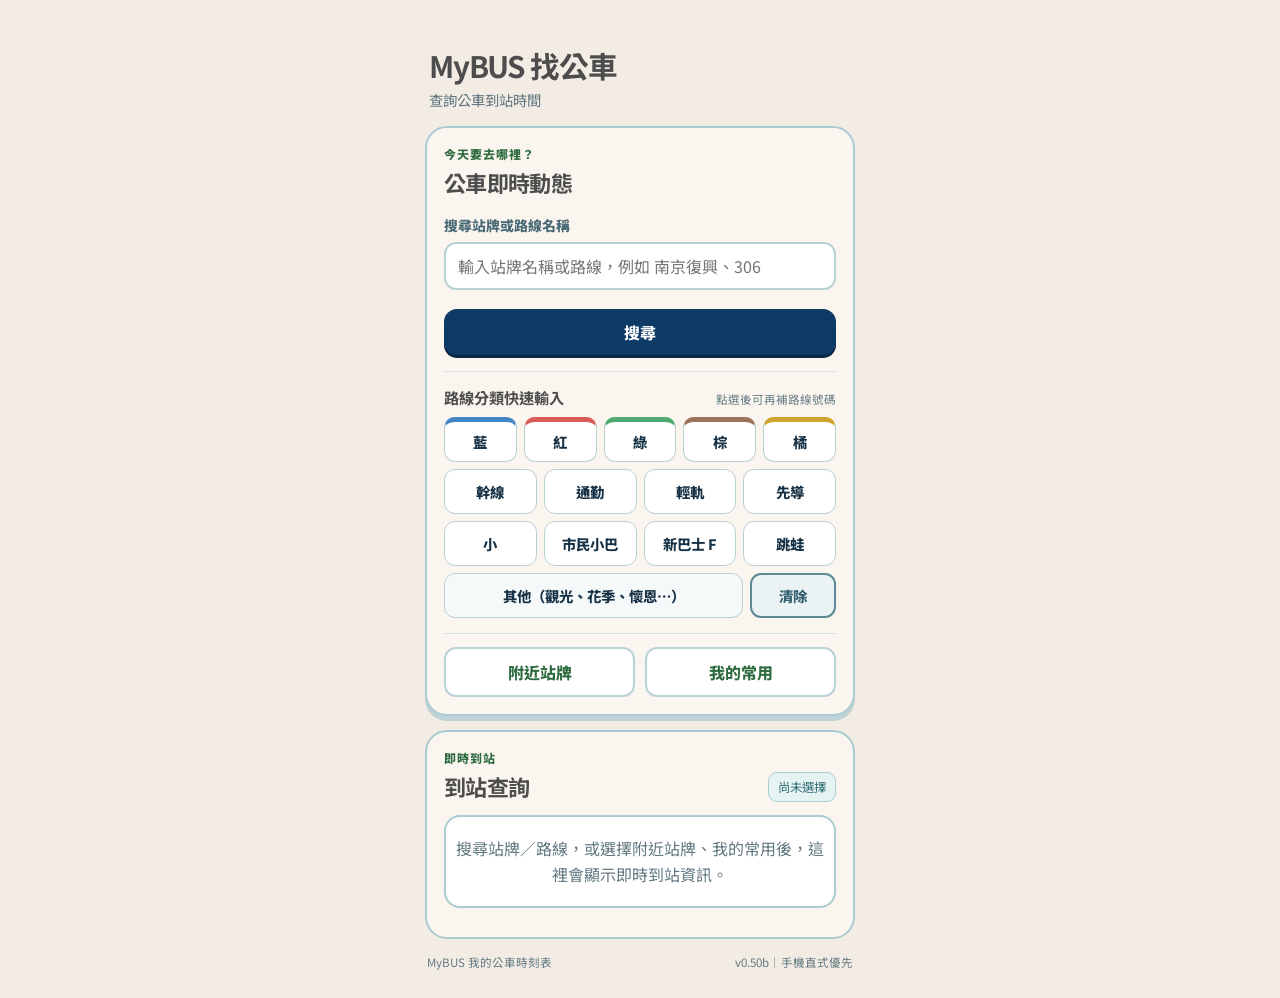
==== commit 20456d9d: "Add files via upload" ====
--- a/index.html
+++ b/index.html
@@ -19,7 +19,7 @@
 <section class="home-card" aria-labelledby="homeTitle">
 <div class="home-heading">
 <p class="eyebrow">今天要去哪裡？</p>
-<h2 id="homeTitle">查到站時間</h2>
+<h2 id="homeTitle">公車即時動態</h2>
 </div>
 
 <form id="searchForm" class="form-grid" style="margin-bottom:12px;" autocomplete="off">
--- a/styles_a.css
+++ b/styles_a.css
@@ -1,9 +1,19 @@
 @import url('https://fonts.googleapis.com/css2?family=Noto+Sans+TC:wght@400;500;700;800&display=swap');
 
 :root{
+  /* 框架／選單文字色票 — 只規範整體框架與選單文字，
+     路線分類鍵盤、到站狀態色不受這組限制，維持原本各自的定義。 */
+  --color-primary:#0D3B66;        /* Deep Ocean Blue */
+  --color-primary-shadow:#082A46; /* 深一階，用於按鈕/卡片的立體按壓陰影 */
+  --color-menu-text:#2E6B3F;      /* Verdant Forest Green，選單文字／連結 */
+  --color-accent:#4F99D7;         /* Sky Blue，互動焦點提示 */
+  --color-text:#4D4D4D;           /* Granite Gray，內文文字 */
+  --color-surface:#FAF5EF;        /* Off-White，卡片／清單底色 */
+  --color-page-bg:#F2ECE4;        /* Off-White 更深一階，讓卡片能從頁面背景浮出來 */
+
   font-family:"Noto Sans TC",system-ui,-apple-system,sans-serif;
-  color:#173246;
-  background:#e3edf0;
+  color:var(--color-text);
+  background:var(--color-page-bg);
   font-synthesis:none;
 }
 *{box-sizing:border-box}
@@ -11,11 +21,19 @@
 body{
   margin:0;
   min-width:320px;
-  background:#e3edf0;
+  background:var(--color-page-bg);
 }
 button,input{font:inherit}
 button{cursor:pointer}
 [hidden]{display:none!important}
+
+/* 框架層級的鍵盤可及性焦點樣式，呼應色票標註的「Accessibility First」 */
+a:focus-visible,
+button:focus-visible,
+input:focus-visible{
+  outline:3px solid var(--color-accent);
+  outline-offset:2px;
+}
 
 .app-frame{
   width:min(calc(100% - 20px),430px);
@@ -29,7 +47,7 @@
 }
 .brand-mark{
   margin:0 0 2px;
-  color:#0f7180;
+  color:var(--color-menu-text);
   font-size:.8rem;
   font-weight:800;
   letter-spacing:.16em;
@@ -46,10 +64,10 @@
   font-size:.9rem;
 }
 .page-header{padding-bottom:14px}
-.back-link{display:inline-block;margin-bottom:12px;color:#145f6c;font-weight:800;text-decoration:none}
+.back-link{display:inline-block;margin-bottom:12px;color:var(--color-menu-text);font-weight:800;text-decoration:none}
 .page-panel{margin-bottom:14px}
 .page-panel .section-heading{margin-bottom:12px}
-footer a{color:#145f6c;text-decoration:none;font-weight:700}
+footer a{color:var(--color-menu-text);text-decoration:none;font-weight:700}
 
 .home-card,
 .content-panel,
@@ -57,7 +75,7 @@
 .data-note{
   border:2px solid #aacbd1;
   border-radius:22px;
-  background:#f9fcfd;
+  background:var(--color-surface);
 }
 .home-card{
   padding:17px;
@@ -66,7 +84,7 @@
 .home-heading{margin-bottom:13px}
 .eyebrow{
   margin:0 0 4px;
-  color:#0f7180;
+  color:var(--color-menu-text);
   font-size:.75rem;
   font-weight:800;
   letter-spacing:.08em;
@@ -83,7 +101,7 @@
   gap:11px;
 }
 .home-links{display:flex;gap:10px;margin-top:15px;padding-top:13px;border-top:1px solid #d5e3e5}
-.home-links a{flex:1;padding:11px 10px;border:2px solid #b8d2d5;border-radius:12px;background:#fff;color:#145f6c;text-align:center;font-weight:800;text-decoration:none}
+.home-links a{flex:1;padding:11px 10px;border:2px solid #b8d2d5;border-radius:12px;background:#fff;color:var(--color-menu-text);text-align:center;font-weight:800;text-decoration:none}
 .feature-button{
   display:flex;
   flex-direction:column;
@@ -182,7 +200,7 @@
 .route-category-row.row-four{grid-template-columns:repeat(4,minmax(0,1fr))}
 .route-category-row.row-one{grid-template-columns:1fr}
 .route-category-row.row-other-actions{grid-template-columns:minmax(0,1fr) 86px}
-.route-key.clear{color:#315f6d;background:#f7fbfc;border-color:#9bbfc7}
+.route-key.clear{color:#315f6d;background:#eaf2f3;border-color:#5d8b93;border-width:2.5px;font-weight:800}
 .category-options{
   margin-top:8px;
   padding:10px;
@@ -284,7 +302,7 @@
 .text-button{
   padding:5px 0;
   border:0;
-  color:#0f7180;
+  color:var(--color-menu-text);
   background:transparent;
   font-weight:800;
 }
@@ -301,15 +319,15 @@
   font-weight:800;
 }
 .primary-button{
-  border:2px solid #173f58;
+  border:2px solid var(--color-primary);
   color:#fff;
-  background:#173f58;
-  box-shadow:0 3px 0 #0c2c3e;
+  background:var(--color-primary);
+  box-shadow:0 3px 0 var(--color-primary-shadow);
 }
 .secondary-button{
-  border:2px solid #0f7180;
-  color:#0b5d6a;
-  background:#effafa;
+  border:2px solid var(--color-menu-text);
+  color:var(--color-menu-text);
+  background:var(--color-surface);
 }
 .full-button{
   width:100%;
@@ -422,7 +440,7 @@
   padding:10px 12px;
   border:2px solid #b8d2d5;
   border-radius:12px;
-  color:#173246;
+  color:var(--color-text);
   background:#fff;
   font-size:1rem;
 }
@@ -509,11 +527,11 @@
   font-size:.72rem;
 }
 .route-result-shell{margin-top:8px;border:0;background:transparent}
-.route-primary-card{display:flex;align-items:center;justify-content:space-between;gap:12px;padding:17px 16px;border-radius:18px;background:#173f58;color:#fff;box-shadow:0 4px 0 #bfd3d7}
+.route-primary-card{display:flex;align-items:center;justify-content:space-between;gap:12px;padding:17px 16px;border-radius:18px;background:var(--color-primary);color:#fff;box-shadow:0 4px 0 #bfd3d7}
 .route-primary-card strong{display:block;font-size:1.55rem;line-height:1.15}
 .route-primary-card small{display:block;margin-top:6px;color:#d7e7eb;font-size:.8rem}
 .route-primary-label{display:block;margin-bottom:5px;color:#a9dbe0;font-size:.72rem;font-weight:700}
-.route-back-button{border:1px solid #b8dce1;border-radius:11px;background:#f7fcfd;color:#173f58;padding:8px 12px;font-weight:800;white-space:nowrap}
+.route-back-button{border:1px solid #b8dce1;border-radius:11px;background:#f7fcfd;color:var(--color-primary);padding:8px 12px;font-weight:800;white-space:nowrap}
 .direction-section{margin-top:15px;padding:0 4px}
 .direction-section-heading{margin:0 0 4px;color:#173f58;font-size:.9rem;font-weight:800}
 .direction-list{border-top:2px solid #b6d1d5}
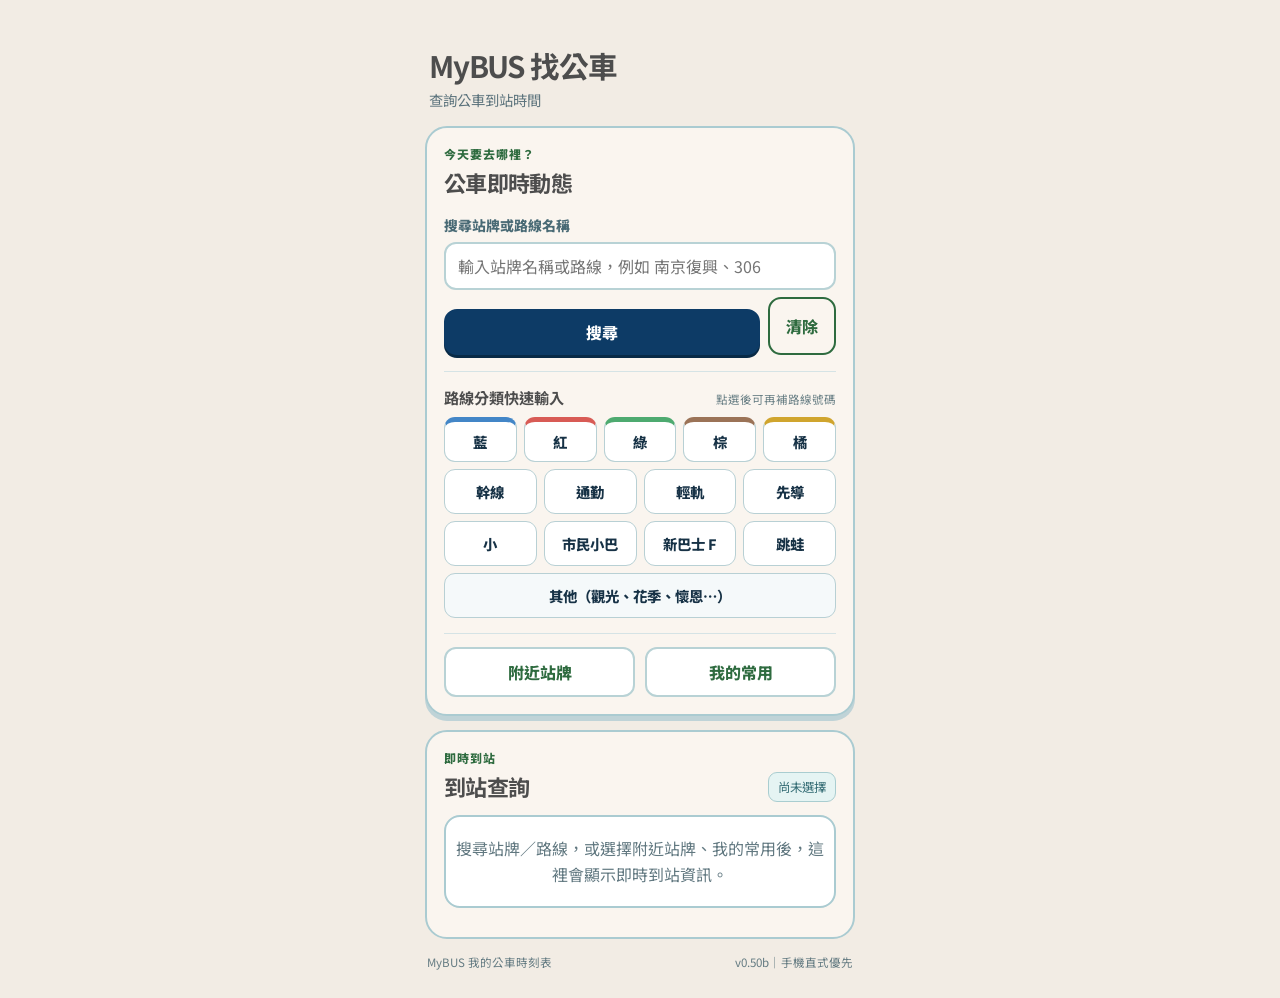
==== commit 80b71a65: "Add files via upload" ====
--- a/index.html
+++ b/index.html
@@ -25,7 +25,10 @@
 <form id="searchForm" class="form-grid" style="margin-bottom:12px;" autocomplete="off">
 <label for="searchInput" class="sr-only">搜尋站牌或路線名稱</label>
 <input id="searchInput" type="search" placeholder="輸入站牌名稱或路線，例如 南京復興、306" />
+<div class="search-action-row">
 <button id="searchBtn" class="primary-button full-button" type="submit">搜尋</button>
+<button id="clearRouteFilterBtn" class="secondary-button" type="button">清除</button>
+</div>
 </form>
 <div class="route-keyboard" aria-label="公車路線分類快速輸入">
 <div class="keyboard-heading"><strong>路線分類快速輸入</strong><span>點選後可再補路線號碼</span></div>
@@ -46,12 +49,11 @@
 <div class="route-category-row row-four">
 <button class="route-key" type="button" data-category="小">小</button>
 <button class="route-key" type="button" data-category="市民小巴">市民小巴</button>
-<button class="route-key" type="button" data-route-prefix="F">新巴士 F</button>
+<button class="route-key" type="button" data-category="新巴士F">新巴士 F</button>
 <button class="route-key" type="button" data-category="跳蛙">跳蛙</button>
 </div>
 <div class="route-category-row row-other-actions">
 <button class="route-key other" type="button" data-category="其他">其他（觀光、花季、懷恩⋯）</button>
-<button id="clearRouteFilterBtn" class="route-key clear" type="button">清除</button>
 </div>
 </div>
 <div id="categoryOptions" class="category-options" hidden></div>
--- a/styles_a.css
+++ b/styles_a.css
@@ -199,8 +199,7 @@
 .route-category-row.row-five{grid-template-columns:repeat(5,minmax(0,1fr))}
 .route-category-row.row-four{grid-template-columns:repeat(4,minmax(0,1fr))}
 .route-category-row.row-one{grid-template-columns:1fr}
-.route-category-row.row-other-actions{grid-template-columns:minmax(0,1fr) 86px}
-.route-key.clear{color:#315f6d;background:#eaf2f3;border-color:#5d8b93;border-width:2.5px;font-weight:800}
+.route-category-row.row-other-actions{grid-template-columns:1fr}
 .category-options{
   margin-top:8px;
   padding:10px;
@@ -385,6 +384,13 @@
 }
 .list-main{min-width:0;flex:1}
 .list-main strong{display:block;font-size:1rem}
+.stop-name{font-weight:500}
+.stop-name.is-favorite{font-weight:800}
+.route-result-row{
+  border-color:#a9c7e6;
+  background:#eef4fc;
+}
+.route-result-row .list-main strong{color:#1d4f8f}
 .list-main small{
   display:block;
   margin-top:3px;
@@ -428,6 +434,9 @@
 }
 
 .form-grid{display:grid;gap:7px}
+.search-action-row{display:grid;grid-template-columns:1fr auto;gap:8px;align-items:stretch}
+.search-action-row .full-button{width:100%}
+.search-action-row .secondary-button{padding:0 16px;white-space:nowrap}
 .form-grid label{
   margin-top:4px;
   color:#496a75;
@@ -504,7 +513,7 @@
 .arrival-row:last-child{border-bottom:0}
 .route-number{
   color:#173f58;
-  font-size:1.2rem;
+  font-size:1.45rem;
   font-weight:800;
 }
 .arrival-row strong{font-size:.97rem}
@@ -519,8 +528,14 @@
 }
 .arrival-time strong{
   display:block;
+  color:#70858b;
+  font-size:1.1rem;
+  font-weight:600;
+}
+.arrival-time strong.eta-soon{
   color:#b85d28;
   font-size:1.22rem;
+  font-weight:800;
 }
 .arrival-time small{
   color:#70858b;
@@ -556,10 +571,12 @@
 .route-stop-row:last-child{border-bottom:0}
 .route-stop-row:hover,.route-stop-row:focus-visible{background:#f1fafb}
 .stop-sequence{display:grid;place-items:center;width:29px;height:29px;border:1px solid #a9ced3;border-radius:50%;background:#eef8f8;color:#17657a;font-size:.8rem;font-weight:800}
-.route-stop-name{min-width:0;font-weight:800;line-height:1.35;overflow-wrap:anywhere}
+.route-stop-name{min-width:0;font-weight:500;line-height:1.35;overflow-wrap:anywhere}
+.route-stop-name.is-favorite{font-weight:800}
 .route-stop-meta{color:#17657a;font-size:.74rem;white-space:nowrap}
 .route-live-note{margin:12px 4px 0;color:#6b7f84;font-size:.76rem;line-height:1.5}
-.stop-arrival-status{color:#b85d28;font-size:1rem;font-weight:800;text-align:right;white-space:nowrap}
+.stop-arrival-status{color:#70858b;font-size:1rem;font-weight:600;text-align:right;white-space:nowrap}
+.stop-arrival-status.eta-soon{color:#b85d28;font-weight:800}
 .action-sheet-backdrop{position:fixed;inset:0;z-index:50;display:flex;align-items:flex-end;background:rgba(17,35,43,.52)}
 .action-sheet{position:relative;width:min(100%,620px);margin:0 auto;padding:27px 24px 34px;border-radius:28px 28px 0 0;background:#f7f9fc;box-shadow:0 -8px 28px rgba(23,63,88,.18)}
 .action-sheet h2{margin:4px 42px 2px 0;color:#173f58;font-size:1.45rem}
@@ -599,7 +616,7 @@
   .route-field>div:first-child{grid-column:1/-1}
   .route-field button{text-align:right}
   .route-category-grid,.route-category-row{gap:5px}
-  .route-category-row.row-other-actions{grid-template-columns:minmax(0,1fr) 76px}
+  .route-category-row.row-other-actions{grid-template-columns:1fr}
   .route-key{font-size:.78rem;min-height:43px}
   .keyboard-heading span{font-size:.66rem}
 }
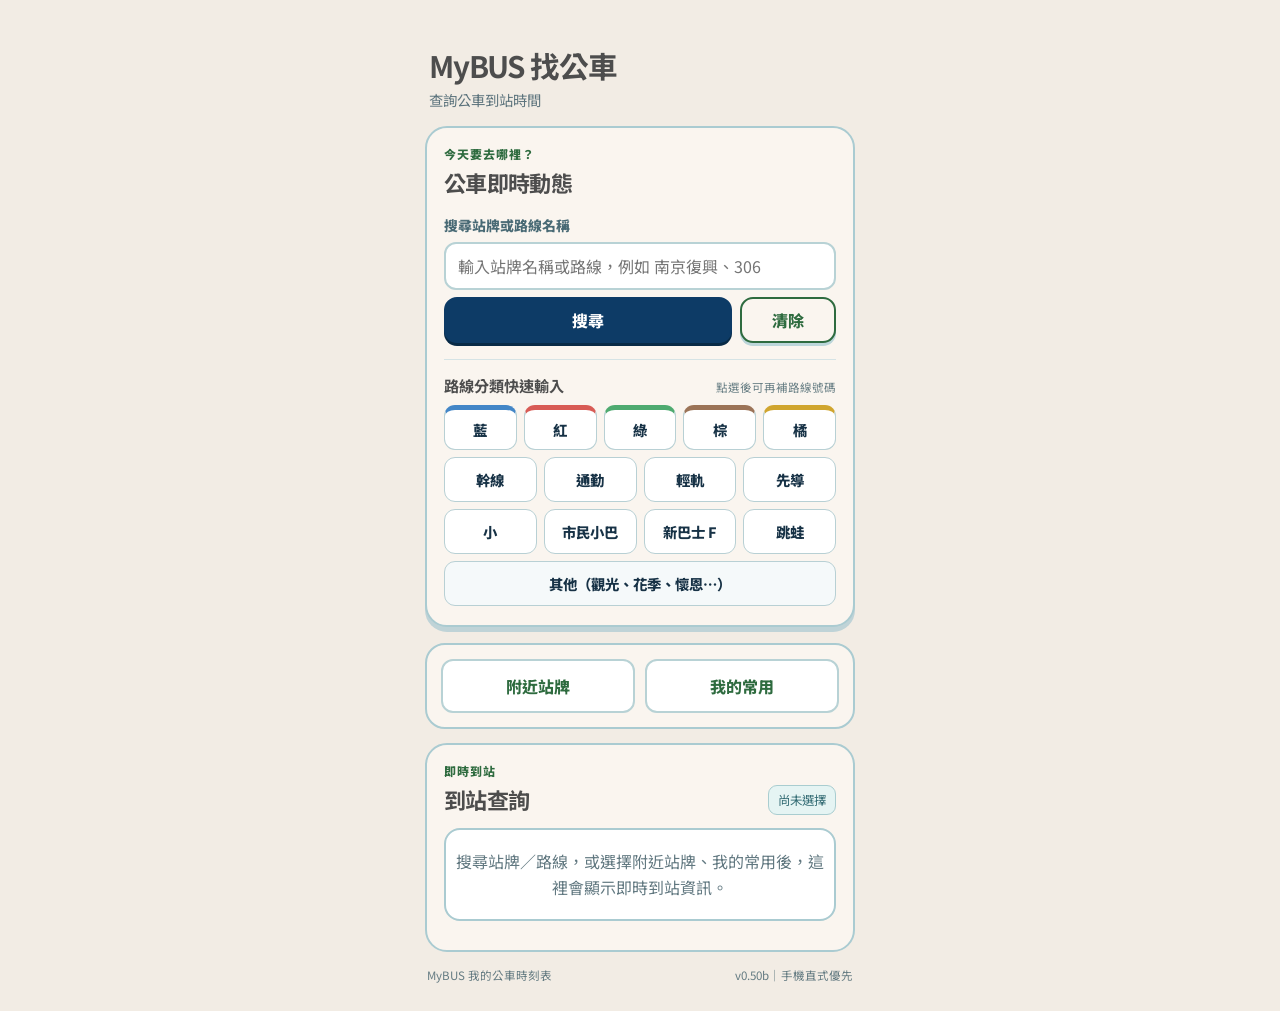
==== commit 96470ca0: "Add files via upload" ====
--- a/index.html
+++ b/index.html
@@ -59,12 +59,12 @@
 <div id="categoryOptions" class="category-options" hidden></div>
 </div>
 <div id="searchResults" class="stack-list" hidden></div>
+</section>
 
-<nav class="home-links" aria-label="其他公車功能">
+<nav class="quick-links-card" aria-label="其他公車功能">
 <a href="./nearby.html">附近站牌</a>
 <a href="./favorites.html">我的常用</a>
 </nav>
-</section>
 
 <section id="resultPanel" class="result-panel" aria-labelledby="resultTitle">
 <div class="section-heading">
--- a/styles_a.css
+++ b/styles_a.css
@@ -100,8 +100,16 @@
   grid-template-columns:1fr 1fr;
   gap:11px;
 }
-.home-links{display:flex;gap:10px;margin-top:15px;padding-top:13px;border-top:1px solid #d5e3e5}
-.home-links a{flex:1;padding:11px 10px;border:2px solid #b8d2d5;border-radius:12px;background:#fff;color:var(--color-menu-text);text-align:center;font-weight:800;text-decoration:none}
+.quick-links-card{
+  display:flex;
+  gap:10px;
+  margin-top:16px;
+  padding:14px;
+  border:2px solid #aacbd1;
+  border-radius:20px;
+  background:var(--color-surface);
+}
+.quick-links-card a{flex:1;padding:13px 10px;border:2px solid #b8d2d5;border-radius:12px;background:#fff;color:var(--color-menu-text);text-align:center;font-weight:800;text-decoration:none}
 .feature-button{
   display:flex;
   flex-direction:column;
@@ -391,6 +399,16 @@
   background:#eef4fc;
 }
 .route-result-row .list-main strong{color:#1d4f8f}
+.category-tag{
+  display:inline-block;
+  margin-left:4px;
+  padding:1px 7px;
+  border-radius:8px;
+  background:#dbe8fa;
+  color:#1d4f8f;
+  font-size:.68rem;
+  font-weight:700;
+}
 .list-main small{
   display:block;
   margin-top:3px;
@@ -434,9 +452,13 @@
 }
 
 .form-grid{display:grid;gap:7px}
-.search-action-row{display:grid;grid-template-columns:1fr auto;gap:8px;align-items:stretch}
-.search-action-row .full-button{width:100%}
-.search-action-row .secondary-button{padding:0 16px;white-space:nowrap}
+.search-action-row{display:grid;grid-template-columns:minmax(0,1fr) minmax(96px,auto);gap:8px;align-items:stretch}
+.search-action-row .full-button{width:100%;margin-top:0}
+.search-action-row .secondary-button{
+  padding:0 14px;
+  white-space:nowrap;
+  box-shadow:0 3px 0 #bcd6da;
+}
 .form-grid label{
   margin-top:4px;
   color:#496a75;
@@ -503,17 +525,39 @@
 }
 .arrival-row{
   display:grid;
-  grid-template-columns:58px 1fr auto;
+  grid-template-columns:64px 1fr;
   align-items:center;
-  gap:10px;
+  gap:12px;
   min-height:86px;
   padding:13px;
   border-bottom:1px solid #d8e5e6;
 }
 .arrival-row:last-child{border-bottom:0}
+.arrival-badge{
+  display:flex;
+  align-items:center;
+  justify-content:center;
+  width:64px;
+  height:64px;
+  padding:4px;
+  border:2px solid #b9cdd1;
+  border-radius:50%;
+  background:#f4f8f9;
+  color:#5c7278;
+  font-size:.92rem;
+  font-weight:800;
+  line-height:1.15;
+  text-align:center;
+}
+.arrival-badge.eta-soon{
+  border-color:#e0a479;
+  background:#fdf1e8;
+  color:#b85d28;
+  font-size:1.15rem;
+}
 .route-number{
   color:#173f58;
-  font-size:1.45rem;
+  font-size:1.3rem;
   font-weight:800;
 }
 .arrival-row strong{font-size:.97rem}
@@ -522,24 +566,11 @@
   color:#607780;
   font-size:.8rem;
 }
-.arrival-time{
-  text-align:right;
-  white-space:nowrap;
-}
-.arrival-time strong{
-  display:block;
-  color:#70858b;
-  font-size:1.1rem;
-  font-weight:600;
-}
-.arrival-time strong.eta-soon{
-  color:#b85d28;
-  font-size:1.22rem;
-  font-weight:800;
-}
-.arrival-time small{
-  color:#70858b;
+.vehicle-plate{
+  margin-left:6px;
+  color:#93a4a9;
   font-size:.72rem;
+  font-weight:700;
 }
 .route-result-shell{margin-top:8px;border:0;background:transparent}
 .route-primary-card{display:flex;align-items:center;justify-content:space-between;gap:12px;padding:17px 16px;border-radius:18px;background:var(--color-primary);color:#fff;box-shadow:0 4px 0 #bfd3d7}
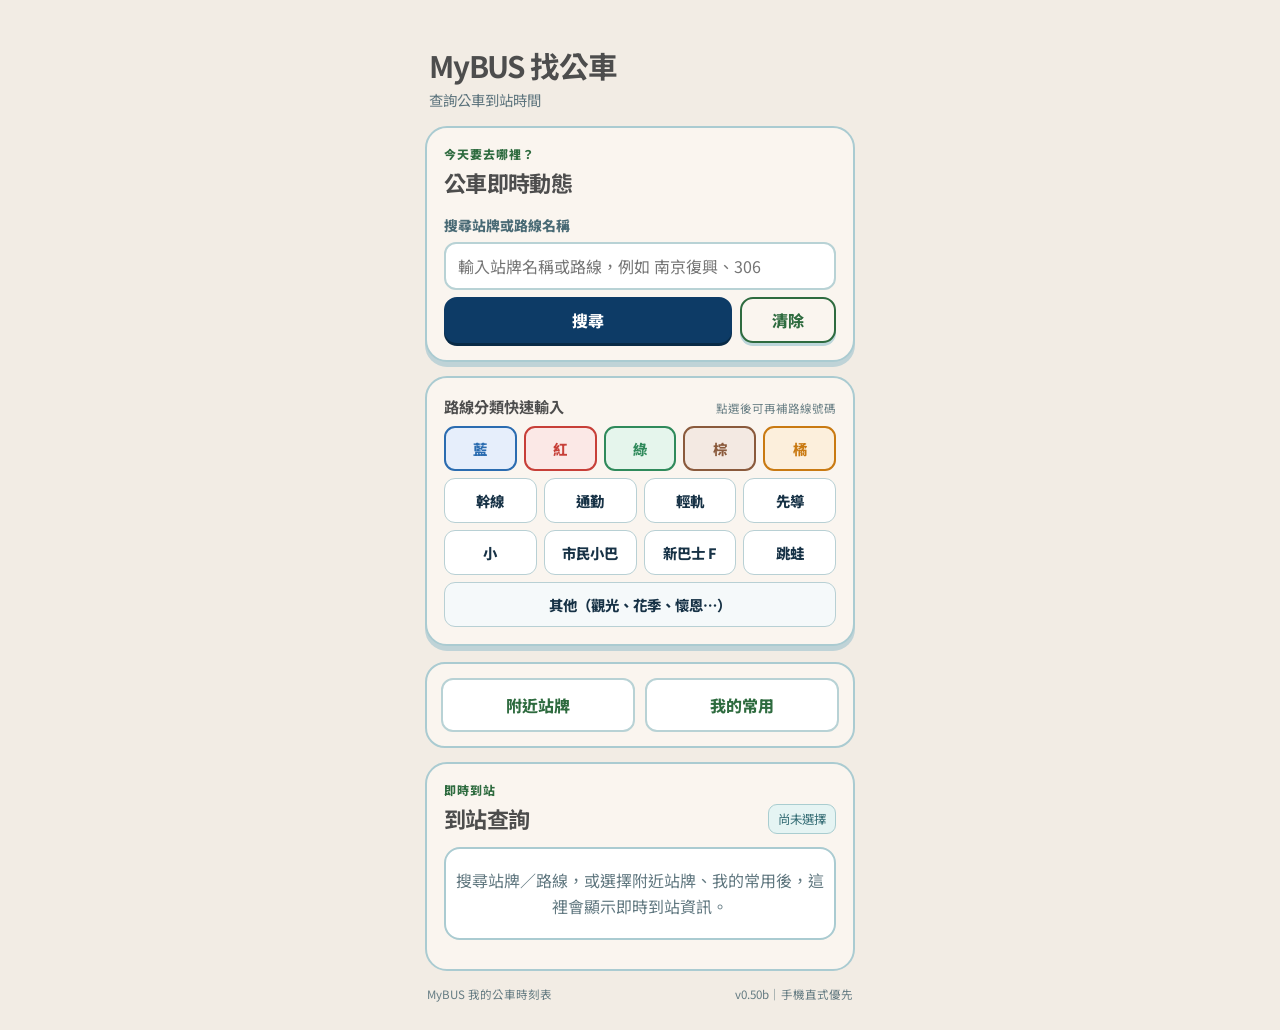
==== commit 94ed369c: "Add files via upload" ====
--- a/index.html
+++ b/index.html
@@ -16,13 +16,13 @@
 <p class="brand-subtitle">查詢公車到站時間</p>
 </header>
 
-<section class="home-card" aria-labelledby="homeTitle">
+<section class="home-card search-card" aria-labelledby="homeTitle">
 <div class="home-heading">
 <p class="eyebrow">今天要去哪裡？</p>
 <h2 id="homeTitle">公車即時動態</h2>
 </div>
 
-<form id="searchForm" class="form-grid" style="margin-bottom:12px;" autocomplete="off">
+<form id="searchForm" class="form-grid" autocomplete="off">
 <label for="searchInput" class="sr-only">搜尋站牌或路線名稱</label>
 <input id="searchInput" type="search" placeholder="輸入站牌名稱或路線，例如 南京復興、306" />
 <div class="search-action-row">
@@ -30,7 +30,10 @@
 <button id="clearRouteFilterBtn" class="secondary-button" type="button">清除</button>
 </div>
 </form>
-<div class="route-keyboard" aria-label="公車路線分類快速輸入">
+</section>
+
+<section class="home-card category-card" aria-label="公車路線分類快速輸入">
+<div class="route-keyboard">
 <div class="keyboard-heading"><strong>路線分類快速輸入</strong><span>點選後可再補路線號碼</span></div>
 <div id="routeCategoryGrid" class="route-category-grid">
 <div class="route-category-row row-five">
@@ -58,8 +61,9 @@
 </div>
 <div id="categoryOptions" class="category-options" hidden></div>
 </div>
+</section>
+
 <div id="searchResults" class="stack-list" hidden></div>
-</section>
 
 <nav class="quick-links-card" aria-label="其他公車功能">
 <a href="./nearby.html">附近站牌</a>
--- a/styles_a.css
+++ b/styles_a.css
@@ -81,6 +81,8 @@
   padding:17px;
   box-shadow:0 5px 0 #bfd3d7;
 }
+.search-card{margin-bottom:14px}
+.category-card{margin-bottom:16px}
 .home-heading{margin-bottom:13px}
 .eyebrow{
   margin:0 0 4px;
@@ -182,11 +184,7 @@
   line-height:1.55;
 }
 
-.route-keyboard{
-  margin:16px 0 2px;
-  padding-top:14px;
-  border-top:1px solid #d5e3e5;
-}
+.route-keyboard{margin:0}
 .keyboard-heading{
   display:flex;
   align-items:baseline;
@@ -254,10 +252,16 @@
   color:#0b6570;
   transform:translateY(1px);
 }
-.route-key.route-color{border-top:5px solid var(--route-color)}
-.route-key.red{--route-color:#d85b55}.route-key.blue{--route-color:#4386c7}
-.route-key.green{--route-color:#4eaa70}.route-key.brown{--route-color:#9b7357}
-.route-key.yellow{--route-color:#d0a52e}
+.route-key.route-color{
+  border:2px solid var(--route-color);
+  background:var(--route-tint);
+  color:var(--route-color);
+}
+.route-key.red{--route-color:#c73f38;--route-tint:#fbe8e6}
+.route-key.blue{--route-color:#2b6cb0;--route-tint:#e6eefb}
+.route-key.green{--route-color:#2f8a5b;--route-tint:#e5f5ec}
+.route-key.brown{--route-color:#8a5a3c;--route-tint:#f3e9e2}
+.route-key.yellow{--route-color:#c97a12;--route-tint:#fcefdc}
 .route-key.other{background:#f5f9fa}
 .route-key.other-wide{grid-column:span 3}
 
@@ -377,19 +381,25 @@
 }
 .backup-box>strong{display:block;margin-bottom:4px}
 
-.stack-list{
-  display:grid;
-  gap:9px;
+.stack-list:has(.list-row){
+  border:2px solid #aacbd1;
+  border-radius:16px;
+  background:#fff;
+  overflow:hidden;
 }
 .list-row{
   display:flex;
+  width:100%;
   align-items:center;
   gap:10px;
   padding:12px;
-  border:2px solid #b8d2d5;
-  border-radius:15px;
-  background:#fff;
-}
+  border:0;
+  border-bottom:1px solid #d8e5e6;
+  border-radius:0;
+  background:#fff;
+  text-align:left;
+}
+.stack-list .list-row:last-child{border-bottom:0}
 .list-main{min-width:0;flex:1}
 .list-main strong{display:block;font-size:1rem}
 .stop-name{font-weight:500}
